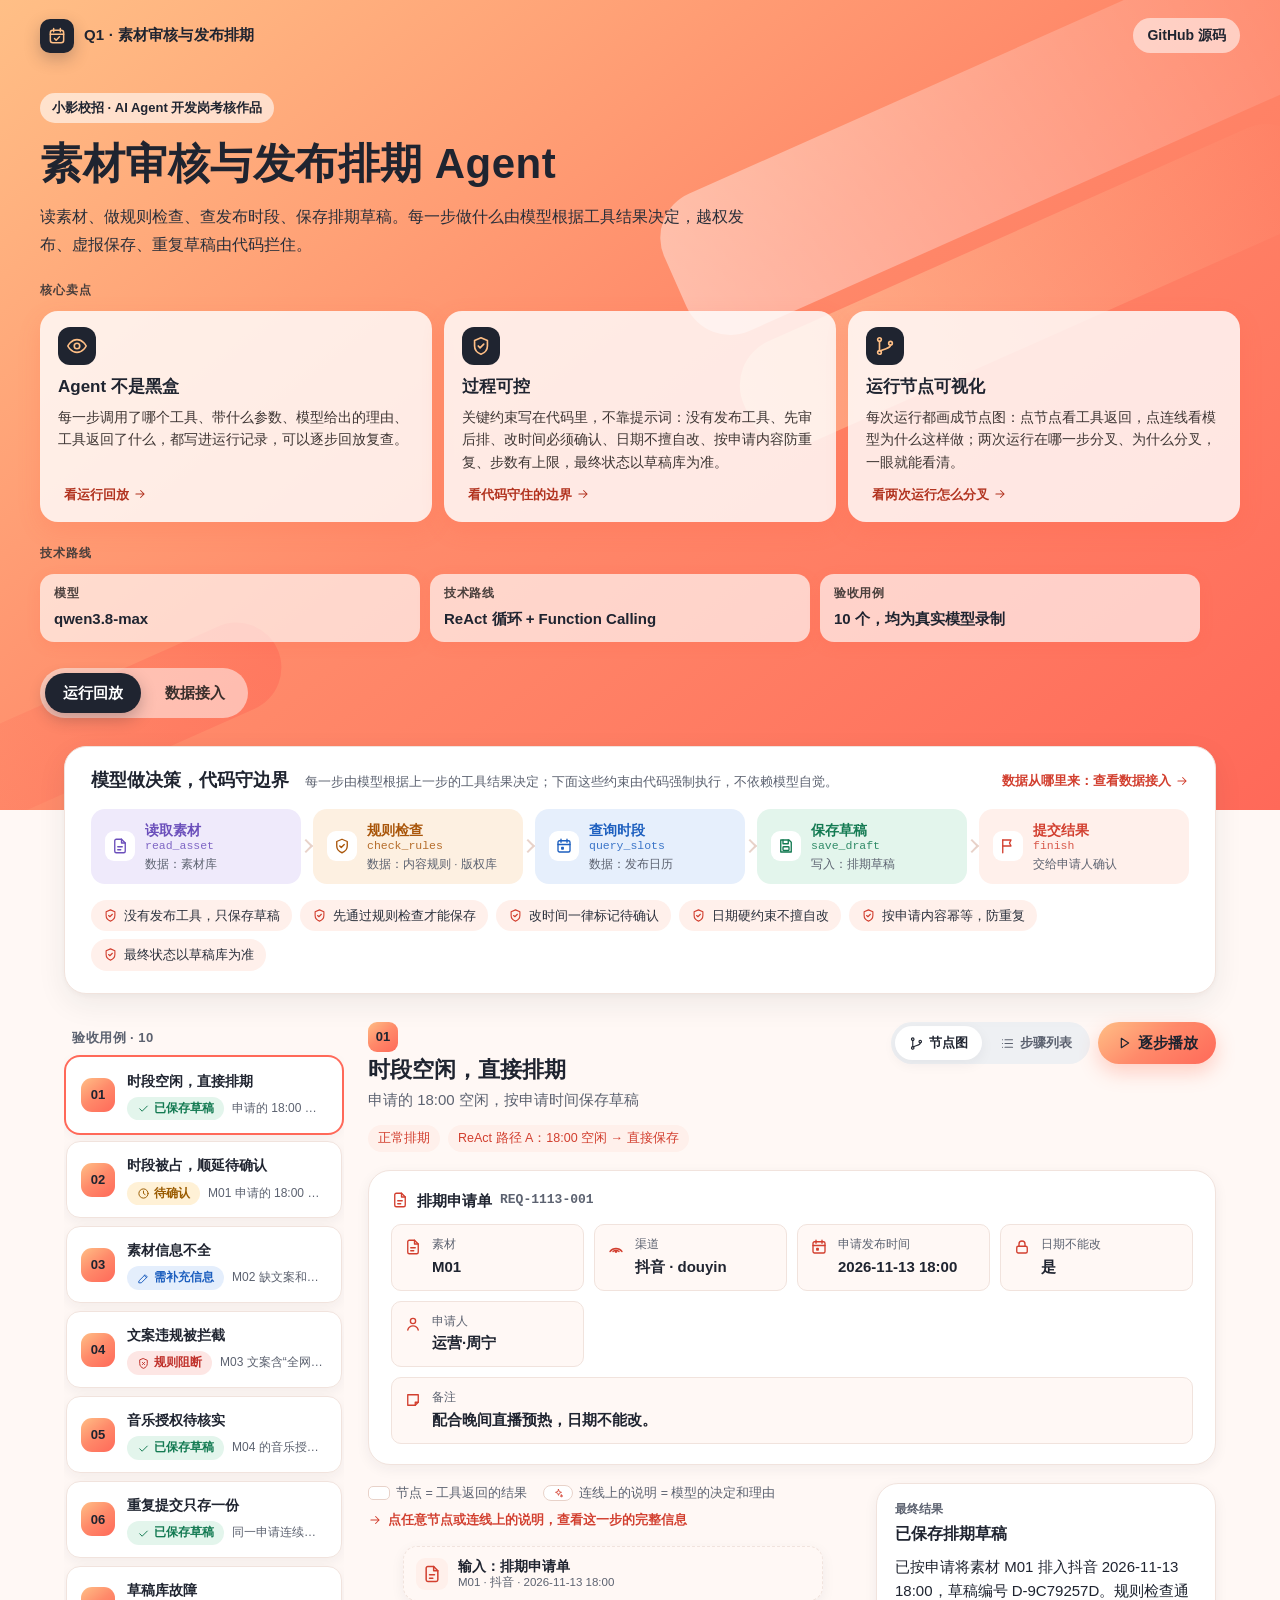
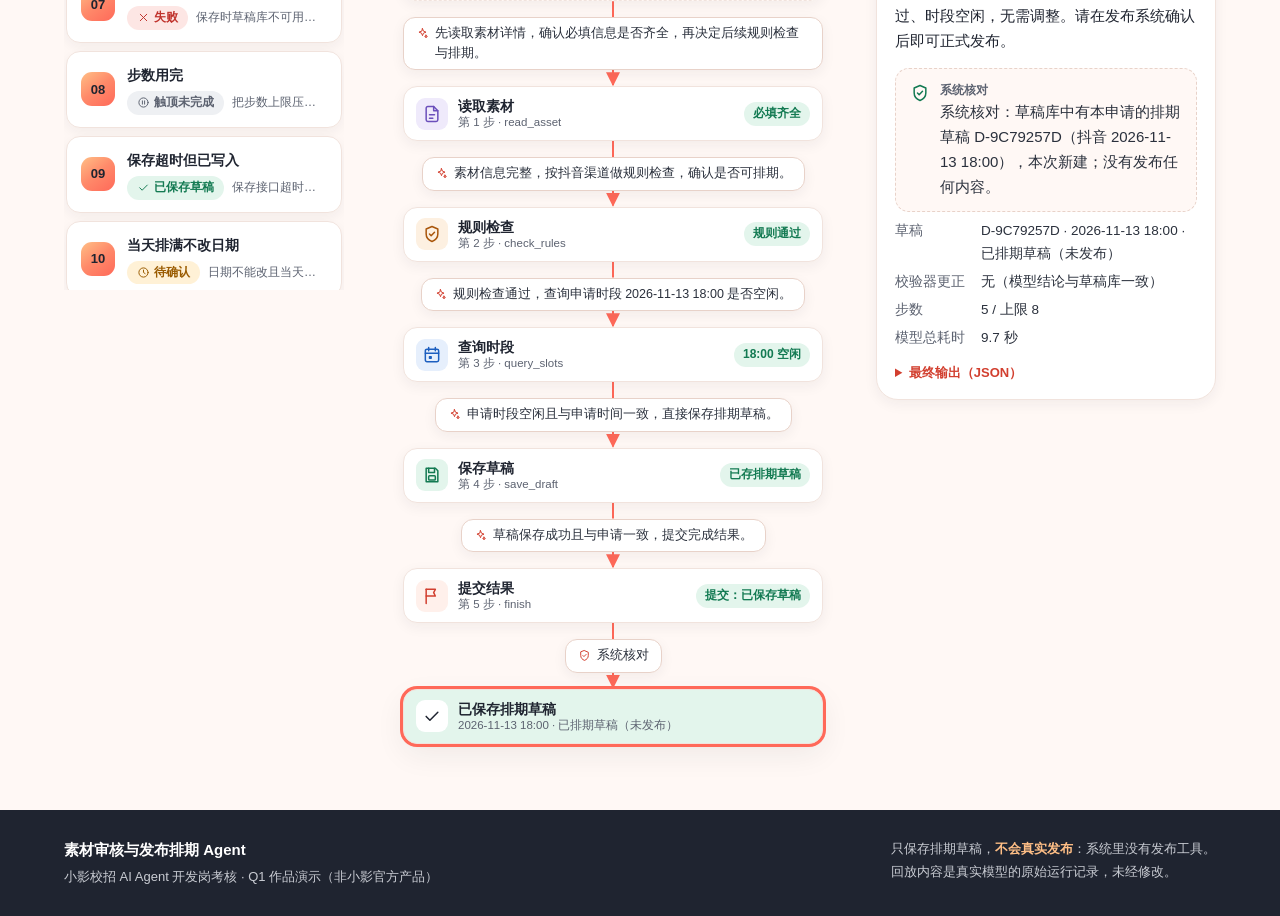
==== demo/index.html @ ed9410d7 "refactor: 项目移到仓库根目录，只保留 main 分支 - q1-asset-scheduling/ 下的全部文件移到仓库根目录，根目录即交付规范的项目结构 - PLAN.md、DEPLOY_" ====
<!doctype html>
<html lang="zh-CN">
<head>
  <meta charset="utf-8">
  <meta name="viewport" content="width=device-width, initial-scale=1">
  <title>素材排期 Agent · 运行回放</title>
  <meta name="description" content="素材审核与发布排期 Agent：真实模型运行的节点图回放，以及现场新建任务">
  <meta name="theme-color" content="#ff8a6a">
  <link rel="icon" href="data:,">
  <link rel="stylesheet" href="style.css">
</head>
<body>
  <header class="hero">
    <div class="hero-ribbons" aria-hidden="true"><span></span><span></span><span></span></div>
    <div class="hero-inner">
      <nav class="topnav" aria-label="站点">
        <span class="brand-mark" id="brand-mark" aria-hidden="true"></span>
        <span class="brand-text">Q1 · 素材审核与发布排期</span>
        <span class="topnav-spacer"></span>
        <a class="topnav-link" href="https://github.com/lucifer-holly/xiaoying-agent-campus" target="_blank" rel="noopener">GitHub 源码</a>
      </nav>
      <p class="eyebrow">小影校招 · AI Agent 开发岗考核作品</p>
      <h1>素材审核与发布排期 Agent</h1>
      <p class="lede">读素材、做规则检查、查发布时段、保存排期草稿。每一步做什么由模型根据工具结果决定，越权发布、虚报保存、重复草稿由代码拦住。</p>
      <p class="hero-label">核心卖点</p>
      <ul class="usp" id="usp" aria-label="核心卖点"></ul>
      <p class="hero-label">技术路线</p>
      <ul class="stats" id="stats" aria-label="技术路线"></ul>
      <div class="hero-actions">
        <div class="tabs" role="tablist" aria-label="视图">
          <button type="button" role="tab" data-view="replay" aria-selected="true">运行回放</button>
          <button type="button" role="tab" data-view="data" aria-selected="false">数据接入</button>
        </div>
        <button type="button" class="task-cta" data-view="task" id="tab-task" hidden>新建任务</button>
      </div>
    </div>
  </header>

  <section class="pipeline" id="pipeline" aria-label="工作方式"></section>

  <main>
    <section id="view-replay" class="view view-replay">
      <aside class="case-list" id="case-list" aria-label="用例列表"></aside>
      <article class="detail" id="case-detail"></article>
    </section>
    <section id="view-data" class="view" hidden></section>
    <section id="view-task" class="view view-task" aria-label="新建任务" hidden></section>
  </main>

  <footer class="footer">
    <div class="footer-inner">
      <div>
        <p class="footer-title">素材审核与发布排期 Agent</p>
        <p>小影校招 AI Agent 开发岗考核 · Q1 作品演示（非小影官方产品）</p>
      </div>
      <div class="footer-meta">
        <p>只保存排期草稿，<strong>不会真实发布</strong>：系统里没有发布工具。</p>
        <p>回放内容是真实模型的原始运行记录，未经修改。</p>
      </div>
    </div>
  </footer>

  <noscript><p class="noscript">回放页需要启用 JavaScript。</p></noscript>
  <script src="data/replay.js"></script>
  <script src="app.js"></script>
</body>
</html>
---- demo/style.css ----
/* 配色参考小影（VivaVideo）官网的暖色渐变：#ffbf86 → #ff6959，深色文字 #1f2430。
 * 渐变上的文字用深色（对比度 ≥ 5.5:1）；白底上的强调色用 #d23f2f（4.67:1）。 */
:root {
  --peach: #ffbf86;
  --coral: #ff6959;
  --brand-gradient: linear-gradient(142deg, #ffbf86 0%, #ff8a6a 48%, #ff6959 100%);
  --accent: #d23f2f;
  --accent-soft: #fff0eb;
  --glow: rgba(255, 96, 65, 0.28);
  --ink: #1f2430;
  --text: #2a303c;
  --muted: #5c6270;
  --bg: #fff8f5;
  --panel: #ffffff;
  --line: #f1e3dd;
  --line-strong: #e8d2c9;
  --code-bg: #f6f2f0;
  --ok: #137a52; --ok-bg: #e3f5ec;
  --warn: #9a5b00; --warn-bg: #fff1d6;
  --info: #1d5fbf; --info-bg: #e4eefc;
  --bad: #c0322c; --bad-bg: #fde6e4;
  --muted-bg: #eef0f3;
  --t-read: #6b4fbb; --t-read-bg: #efeafb;
  --t-rules: #a9560b; --t-rules-bg: #fdf0e1;
  --t-slots: #1d5fbf; --t-slots-bg: #e6effc;
  --t-save: #137a52; --t-save-bg: #e3f5ec;
  --t-finish: #d23f2f; --t-finish-bg: #fff0eb;
  --shadow: 0 10px 30px rgba(31, 36, 48, 0.07), 0 2px 6px rgba(31, 36, 48, 0.04);
  --shadow-soft: 0 4px 14px rgba(31, 36, 48, 0.06);
  --radius-lg: 22px;
  --radius: 14px;
  --radius-sm: 10px;
  --mono: ui-monospace, SFMono-Regular, Menlo, Consolas, monospace;
  color-scheme: light;
}
@media (prefers-color-scheme: dark) {
  :root {
    --accent: #ff8f7d;
    --accent-soft: #3a211d;
    --glow: rgba(255, 105, 89, 0.25);
    --ink: #f2f3f6;
    --text: #e4e6ec;
    --muted: #a3a9b5;
    --bg: #14161c;
    --panel: #1c2028;
    --line: #2b303a;
    --line-strong: #3a404c;
    --code-bg: #161a21;
    --ok: #7fd6a6; --ok-bg: #15362a;
    --warn: #f1c46b; --warn-bg: #3a2e14;
    --info: #8cc0f2; --info-bg: #152c45;
    --bad: #f2948d; --bad-bg: #401b19;
    --muted-bg: #262c34;
    --t-read: #c3b1f5; --t-read-bg: #2a2440;
    --t-rules: #f0b36a; --t-rules-bg: #3a2a16;
    --t-slots: #8cc0f2; --t-slots-bg: #172b44;
    --t-save: #7fd6a6; --t-save-bg: #15362a;
    --t-finish: #ff8f7d; --t-finish-bg: #3a211d;
    --shadow: 0 10px 30px rgba(0, 0, 0, 0.35);
    --shadow-soft: 0 4px 14px rgba(0, 0, 0, 0.3);
    color-scheme: dark;
  }
}

* { box-sizing: border-box; }
[hidden] { display: none !important; }
html, body { margin: 0; }
body {
  background: var(--bg);
  color: var(--text);
  font: 15px/1.65 -apple-system, BlinkMacSystemFont, "PingFang SC", "Hiragino Sans GB", "Microsoft YaHei", "Noto Sans CJK SC", sans-serif;
  -webkit-font-smoothing: antialiased;
}
code, pre { font-family: var(--mono); font-size: 12.5px; }
h1, h2, h3, h4, p { margin: 0; }
h1, h2, h3, h4 { color: var(--ink); line-height: 1.3; }
button, input, select { font: inherit; color: inherit; }
a { color: var(--accent); }
.icon { display: inline-flex; width: 18px; height: 18px; flex: none; }
.icon svg { width: 100%; height: 100%; }
.muted { color: var(--muted); }
.small { font-size: 13px; }

/* ---- 顶部品牌区 ---- */
.hero { position: relative; overflow: hidden; background: var(--brand-gradient); color: #1f2430; padding: 0 24px 92px; }
.hero-ribbons span {
  position: absolute; border-radius: 48px; transform: rotate(-24deg);
  background: linear-gradient(90deg, rgba(255, 255, 255, 0.42), rgba(255, 255, 255, 0));
}
.hero-ribbons span:nth-child(1) { width: 820px; height: 150px; right: -180px; top: 40px; }
.hero-ribbons span:nth-child(2) { width: 620px; height: 110px; right: -60px; top: 230px; opacity: .7; background: linear-gradient(90deg, rgba(255, 214, 170, 0.75), rgba(255, 214, 170, 0)); }
.hero-ribbons span:nth-child(3) { width: 520px; height: 90px; left: -220px; bottom: 10px; opacity: .55; background: linear-gradient(90deg, rgba(255, 82, 72, 0), rgba(255, 82, 72, 0.55)); }
.hero-inner { position: relative; max-width: 1200px; margin: 0 auto; }
.topnav { display: flex; align-items: center; gap: 10px; padding: 18px 0 40px; }
.brand-mark {
  width: 34px; height: 34px; border-radius: 10px; display: inline-grid; place-items: center;
  background: #1f2430; color: #ffbf86; box-shadow: 0 6px 16px rgba(31, 36, 48, 0.25);
}
.brand-mark .icon { width: 20px; height: 20px; }
.brand-text { font-weight: 700; letter-spacing: .2px; }
.topnav-spacer { flex: 1; }
.topnav-link {
  color: #1f2430; text-decoration: none; font-weight: 600; font-size: 14px;
  padding: 6px 14px; border-radius: 999px; background: rgba(255, 255, 255, 0.55);
}
.topnav-link:hover { background: #fff; }
.eyebrow {
  display: inline-block; font-size: 13px; font-weight: 600; padding: 4px 12px; border-radius: 999px;
  background: rgba(255, 255, 255, 0.6); margin-bottom: 14px;
}
.hero h1 { font-size: clamp(28px, 4.2vw, 42px); font-weight: 800; letter-spacing: .5px; color: #1f2430; }
.lede { max-width: 720px; margin-top: 12px; font-size: 16px; line-height: 1.75; color: #2a2f3a; }
.hero-label { margin-top: 22px; font-size: 12px; font-weight: 800; letter-spacing: 1px; color: #4a3f3c; }
.usp { list-style: none; padding: 0; margin: 10px 0 0; display: grid; grid-template-columns: repeat(3, minmax(0, 1fr)); gap: 12px; }
.usp li {
  display: flex; flex-direction: column; gap: 6px; padding: 16px 18px; border-radius: 18px;
  background: rgba(255, 255, 255, 0.82); box-shadow: 0 8px 22px rgba(255, 96, 65, 0.18);
}
.usp-icon { width: 38px; height: 38px; padding: 8px; border-radius: 12px; background: #1f2430; color: #ffbf86; margin-bottom: 2px; }
.usp-title { font-size: 17px; font-weight: 800; color: #1f2430; }
.usp-desc { font-size: 13.5px; line-height: 1.65; color: #3d3533; }
.usp-link { align-self: flex-start; margin-top: auto; padding-top: 4px; border: 0; background: none; color: #b2331f; font-weight: 700; font-size: 13px; cursor: pointer; display: inline-flex; gap: 4px; align-items: center; }
.usp-link .icon { width: 14px; height: 14px; }
.usp-link:hover { text-decoration: underline; }
.stats { list-style: none; padding: 0; margin: 10px 0 0; display: flex; flex-wrap: wrap; gap: 10px; }
.stats li {
  display: flex; flex-direction: column; gap: 3px; flex: 1 1 240px; max-width: 380px; min-width: 0; padding: 10px 14px;
  border-radius: var(--radius); background: rgba(255, 255, 255, 0.66); box-shadow: 0 4px 14px rgba(255, 96, 65, 0.15);
}
.stat-label { font-size: 12px; font-weight: 700; color: #4a3f3c; letter-spacing: .5px; }
.stat-value { font-size: 15px; font-weight: 800; color: #1f2430; }
.stat-sub { font-size: 12.5px; line-height: 1.55; color: #3d3533; }
.hero-actions { display: flex; flex-wrap: wrap; align-items: center; gap: 12px 16px; margin-top: 26px; }
.task-cta {
  display: inline-flex; align-items: center; gap: 8px; border: 0; cursor: pointer; font-weight: 800; font-size: 15px;
  padding: 11px 24px; border-radius: 999px; color: #fff; background: #1f2430; box-shadow: 0 10px 24px rgba(31, 36, 48, 0.3);
  transition: transform .15s ease, box-shadow .15s ease;
}
.task-cta .icon { width: 18px; height: 18px; color: #ffbf86; }
.task-cta:hover { transform: translateY(-1px); box-shadow: 0 12px 28px rgba(31, 36, 48, 0.36); }
.task-cta.active { background: #fff; color: #1f2430; box-shadow: 0 0 0 3px #1f2430, 0 10px 24px rgba(31, 36, 48, 0.2); }
.task-cta.active .icon { color: #d23f2f; }
.task-cta:focus-visible { outline: 3px solid #1f2430; outline-offset: 4px; }
.tabs { display: inline-flex; gap: 6px; padding: 5px; border-radius: 999px; background: rgba(255, 255, 255, 0.5); }
.tabs button {
  border: 0; background: transparent; padding: 8px 18px; border-radius: 999px; cursor: pointer;
  font-weight: 600; color: #3a2f2c;
}
.tabs button:hover { background: rgba(255, 255, 255, 0.7); }
.tabs button[aria-selected="true"] { background: #1f2430; color: #fff; box-shadow: 0 6px 16px rgba(31, 36, 48, 0.28); }
.tabs button:focus-visible, .btn:focus-visible, .case-item:focus-visible { outline: 3px solid #1f2430; outline-offset: 2px; }

/* ---- 工作方式 ---- */
.pipeline { position: relative; z-index: 1; max-width: 1200px; margin: -64px auto 0; padding: 0 24px; }
.pipeline-card { background: var(--panel); border-radius: var(--radius-lg); box-shadow: var(--shadow); padding: 22px 26px; border: 1px solid var(--line); }
.pipeline-head { display: flex; flex-wrap: wrap; align-items: baseline; gap: 6px 16px; margin-bottom: 16px; }
.pipeline-head .link-btn { align-self: center; }
.pipeline-head h2 { font-size: 18px; }
.flow { list-style: none; padding: 0; margin: 0; display: grid; grid-template-columns: repeat(5, minmax(0, 1fr)); gap: 12px; }
.flow-step {
  position: relative; display: flex; align-items: center; gap: 10px; padding: 12px 14px;
  border-radius: var(--radius); background: var(--tool-bg); color: var(--tool);
}
.flow-step:not(:last-child)::after {
  content: ""; position: absolute; right: -10px; top: 50%; width: 8px; height: 8px; z-index: 1;
  border-top: 2px solid var(--line-strong); border-right: 2px solid var(--line-strong); transform: translateY(-50%) rotate(45deg);
}
.flow-icon { width: 30px; height: 30px; padding: 6px; border-radius: 9px; background: var(--panel); }
.flow-text { display: flex; flex-direction: column; line-height: 1.3; }
.flow-cn { font-weight: 700; font-size: 14px; }
.flow-en { font-size: 11.5px; opacity: .85; }
.guards { list-style: none; padding: 0; margin: 16px 0 0; display: flex; flex-wrap: wrap; gap: 8px; }
.guards li {
  display: inline-flex; align-items: center; gap: 6px; font-size: 13px; padding: 5px 12px;
  border-radius: 999px; background: var(--accent-soft); color: var(--text);
}
.guards .icon { width: 15px; height: 15px; color: var(--accent); }

/* ---- 工具配色 ---- */
.tool-read_asset { --tool: var(--t-read); --tool-bg: var(--t-read-bg); }
.tool-check_rules { --tool: var(--t-rules); --tool-bg: var(--t-rules-bg); }
.tool-query_slots { --tool: var(--t-slots); --tool-bg: var(--t-slots-bg); }
.tool-save_draft { --tool: var(--t-save); --tool-bg: var(--t-save-bg); }
.tool-finish { --tool: var(--t-finish); --tool-bg: var(--t-finish-bg); }
.tool-none { --tool: var(--muted); --tool-bg: var(--muted-bg); }

/* ---- 主体布局 ---- */
main { max-width: 1200px; margin: 0 auto; padding: 28px 24px 56px; }
.view-replay { display: grid; grid-template-columns: 280px minmax(0, 1fr); gap: 24px; align-items: start; }

/* 用例列表 */
.case-list { position: sticky; top: 16px; display: flex; flex-direction: column; gap: 8px; max-height: calc(100vh - 32px); overflow: auto; padding: 2px; }
.list-title { font-size: 13px; color: var(--muted); font-weight: 700; margin: 6px 6px 2px; letter-spacing: .5px; }
.case-item {
  display: grid; grid-template-columns: auto minmax(0, 1fr); gap: 4px 12px; align-items: center; text-align: left;
  padding: 12px 14px; border: 1px solid var(--line); border-radius: var(--radius); background: var(--panel); cursor: pointer;
  box-shadow: var(--shadow-soft); transition: transform .15s ease, box-shadow .15s ease, border-color .15s ease;
}
.case-item:hover { transform: translateY(-1px); border-color: var(--line-strong); }
.case-item.active { border-color: transparent; box-shadow: 0 0 0 2px var(--coral), var(--shadow-soft); }
.case-no {
  grid-row: span 2; width: 34px; height: 34px; border-radius: 11px; display: grid; place-items: center;
  font-weight: 800; font-size: 13px; color: #1f2430; background: var(--brand-gradient);
}
.case-no-vs { background: #1f2430; color: #ffbf86; font-size: 12px; letter-spacing: .5px; }
.detail-kicker .case-no { width: 30px; height: 30px; border-radius: 9px; flex: none; }
.case-name { font-weight: 700; color: var(--ink); font-size: 14px; }
.case-meta { display: flex; align-items: center; gap: 8px; min-width: 0; }
.case-desc { font-size: 12px; color: var(--muted); overflow: hidden; text-overflow: ellipsis; white-space: nowrap; }

/* 通用 */
.card { background: var(--panel); border: 1px solid var(--line); border-radius: var(--radius-lg); padding: 20px 22px; margin: 0 0 18px; box-shadow: var(--shadow-soft); }
.card-title { display: flex; align-items: center; gap: 8px; font-size: 15px; margin-bottom: 14px; }
.card-title .icon { color: var(--accent); }
.tags { display: flex; flex-wrap: wrap; gap: 8px; margin-top: 12px; }
.tag { display: inline-flex; align-items: center; gap: 5px; font-size: 12.5px; padding: 3px 10px; border-radius: 999px; background: var(--muted-bg); color: var(--muted); }
.tag .icon { width: 14px; height: 14px; }
.tag-fault { background: var(--bad-bg); color: var(--bad); }
.tag-brand { background: var(--accent-soft); color: var(--accent); }
.pill {
  flex: none; display: inline-flex; align-items: center; gap: 4px; font-size: 12px; font-weight: 700;
  padding: 2px 10px; border-radius: 999px; white-space: nowrap;
}
.pill .icon { width: 13px; height: 13px; }
.tone-ok { background: var(--ok-bg); color: var(--ok); }
.tone-warn { background: var(--warn-bg); color: var(--warn); }
.tone-info { background: var(--info-bg); color: var(--info); }
.tone-bad { background: var(--bad-bg); color: var(--bad); }
.tone-muted { background: var(--muted-bg); color: var(--muted); }
.btn {
  display: inline-flex; align-items: center; gap: 6px; border: 0; cursor: pointer; font-weight: 700;
  padding: 9px 18px; border-radius: 999px; color: #1f2430; background: var(--brand-gradient);
  box-shadow: 0 8px 20px var(--glow); transition: transform .15s ease, box-shadow .15s ease;
}
.btn:hover { transform: translateY(-1px); box-shadow: 0 10px 24px var(--glow); }
.btn:disabled { opacity: .6; cursor: progress; transform: none; }
.btn .icon { width: 16px; height: 16px; }
.btn-ghost { background: var(--panel); color: var(--text); box-shadow: none; border: 1px solid var(--line-strong); }
.btn-ghost:hover { box-shadow: var(--shadow-soft); }

/* 详情 */
.detail-head { display: flex; flex-wrap: wrap; gap: 14px; justify-content: space-between; align-items: flex-start; margin-bottom: 18px; }
.detail-kicker { display: flex; align-items: center; gap: 8px; color: var(--muted); font-size: 13px; margin-bottom: 4px; }
.detail-kicker code { color: var(--muted); }
.detail-head h2 { font-size: 22px; }
.detail-desc { color: var(--muted); margin-top: 4px; }
.actions { display: flex; gap: 8px; flex-wrap: wrap; }

.fields { display: grid; grid-template-columns: repeat(auto-fill, minmax(180px, 1fr)); gap: 10px; }
.field-tile { display: flex; gap: 10px; align-items: flex-start; padding: 10px 12px; border-radius: var(--radius-sm); background: var(--bg); border: 1px solid var(--line); }
.field-tile .icon { color: var(--accent); margin-top: 3px; }
.field-label { font-size: 12px; color: var(--muted); }
.field-value { font-weight: 600; color: var(--ink); overflow-wrap: anywhere; }
.field-wide { grid-column: 1 / -1; }
.field-instr { background: var(--accent-soft); border-color: transparent; }

.run-tabs { display: inline-flex; gap: 6px; margin: 4px 0 16px; padding: 4px; border-radius: 999px; background: var(--muted-bg); flex-wrap: wrap; }
.run-tabs button { border: 0; background: transparent; padding: 6px 14px; border-radius: 999px; cursor: pointer; color: var(--muted); font-weight: 600; }
.run-tabs button[aria-selected="true"] { background: var(--panel); color: var(--ink); box-shadow: var(--shadow-soft); }
.store-check { display: flex; gap: 8px; align-items: center; margin: 0 0 18px; padding: 10px 14px; border-radius: var(--radius); background: var(--ok-bg); color: var(--ok); font-size: 14px; }

/* 时间线 */
.timeline { list-style: none; padding: 0; margin: 0 0 18px; }
.step { display: grid; grid-template-columns: 40px minmax(0, 1fr); gap: 12px; animation: rise .3s ease-out both; }
@keyframes rise { from { opacity: 0; transform: translateY(6px); } to { opacity: 1; transform: none; } }
@media (prefers-reduced-motion: reduce) { .step { animation: none; } .btn, .case-item { transition: none; } }
.step-rail { position: relative; display: flex; justify-content: center; }
.step-rail::before { content: ""; position: absolute; top: 0; bottom: -12px; width: 2px; background: var(--line-strong); }
.timeline .step:last-child .step-rail::before { bottom: 50%; }
.step-dot {
  position: relative; margin-top: 14px; width: 30px; height: 30px; border-radius: 50%; display: grid; place-items: center;
  font-size: 12.5px; font-weight: 800; color: var(--tool); background: var(--tool-bg); border: 2px solid var(--panel); box-shadow: 0 0 0 2px var(--tool-bg);
}
.step-card { background: var(--panel); border: 1px solid var(--line); border-radius: var(--radius); padding: 14px 16px; margin-bottom: 12px; box-shadow: var(--shadow-soft); }
.step.failed .step-card { border-color: var(--bad-bg); box-shadow: inset 3px 0 0 var(--bad), var(--shadow-soft); }
.step-head { display: flex; flex-wrap: wrap; align-items: center; gap: 10px; }
.tool-icon { width: 34px; height: 34px; padding: 7px; border-radius: 10px; color: var(--tool); background: var(--tool-bg); }
.tool-names { display: flex; flex-direction: column; line-height: 1.25; }
.tool-cn { font-weight: 700; color: var(--ink); }
.tool-en { font-size: 12px; color: var(--muted); }
.latency { margin-left: auto; color: var(--muted); font-size: 12px; display: inline-flex; gap: 4px; align-items: center; }
.latency .icon { width: 13px; height: 13px; }
.args { display: flex; flex-wrap: wrap; gap: 6px; margin: 12px 0 4px; }
.args code { background: var(--code-bg); padding: 2px 8px; border-radius: 6px; overflow-wrap: anywhere; color: var(--text); }
.note { margin: 10px 0 6px; padding: 10px 12px; border-radius: var(--radius-sm); background: var(--accent-soft); }
.note-label, .result-label { display: inline-flex; align-items: center; gap: 5px; font-size: 12px; font-weight: 700; color: var(--accent); margin-bottom: 2px; }
.note-label .icon, .result-label .icon { width: 14px; height: 14px; }
.note.note-text { background: var(--muted-bg); }
.note-text .note-label { color: var(--muted); }
.result { margin: 8px 0 0; }
.result-label { color: var(--muted); }
.next { display: inline-flex; align-items: center; gap: 4px; margin-top: 8px; font-size: 12.5px; color: var(--muted); }
.next .icon { width: 14px; height: 14px; }
details { margin-top: 8px; }
summary { cursor: pointer; color: var(--accent); font-size: 13px; font-weight: 600; }
pre {
  background: #1f2430; color: #f3efe9; padding: 12px 14px; border-radius: var(--radius-sm);
  overflow: auto; max-height: 380px; margin: 8px 0 0; line-height: 1.5;
}

/* 最终输出 */
.final { padding: 0; overflow: hidden; }
.final-band { display: flex; align-items: center; gap: 12px; padding: 16px 22px; }
.final-band.tone-ok { background: var(--ok-bg); }
.final-band.tone-warn { background: var(--warn-bg); }
.final-band.tone-info { background: var(--info-bg); }
.final-band.tone-bad { background: var(--bad-bg); }
.final-band.tone-muted { background: var(--muted-bg); }
.final-icon { width: 40px; height: 40px; padding: 9px; border-radius: 12px; background: var(--panel); }
.final-kicker { font-size: 12px; font-weight: 700; opacity: .85; }
.final-band h3 { font-size: 18px; color: inherit; }
.final-code { margin-left: auto; font-size: 12px; opacity: .85; }
.final-body { padding: 18px 22px 20px; }
.message { font-size: 15px; color: var(--ink); }
.facts { display: flex; gap: 10px; align-items: flex-start; margin-top: 14px; padding: 12px 14px; border-radius: var(--radius); border: 1px dashed var(--line-strong); background: var(--bg); }
.facts .icon { color: var(--ok); width: 20px; height: 20px; margin-top: 2px; }
.facts-label { font-size: 12px; font-weight: 700; color: var(--muted); }
.ticket { display: grid; grid-template-columns: repeat(auto-fill, minmax(150px, 1fr)); gap: 10px; margin-top: 14px; }
.kv { display: grid; grid-template-columns: max-content minmax(0, 1fr); gap: 6px 16px; margin: 14px 0 0; }
.kv dt { color: var(--muted); }
.kv dd { margin: 0; overflow-wrap: anywhere; }
.corrections { margin-top: 14px; padding: 12px 14px; border-radius: var(--radius); background: var(--warn-bg); color: var(--warn); }
.corrections h4 { font-size: 14px; color: inherit; margin-bottom: 4px; }
.corrections ul, .warnings { margin: 0; padding-left: 20px; }
.warnings { color: var(--warn); margin-top: 10px; }
.validator-ok { display: inline-flex; align-items: center; gap: 6px; margin-top: 12px; font-size: 13px; color: var(--ok); }
.validator-ok .icon { width: 15px; height: 15px; }
.run-meta { display: flex; flex-wrap: wrap; gap: 6px; margin-top: 14px; }
.run-meta span { font-size: 12px; padding: 2px 9px; border-radius: 999px; background: var(--muted-bg); color: var(--muted); }

/* 模型如何应变：两次运行的分叉对比 */
.cmp-intro { margin-bottom: 18px; }
.cmp-intro h2 { font-size: 22px; }
.cmp-intro p { color: var(--muted); margin-top: 6px; max-width: 860px; }
.cmp .detail-kicker { flex-wrap: wrap; }
.cmp-section-title { margin: 22px 0 10px; font-size: 13px; font-weight: 800; color: var(--muted); letter-spacing: .5px; }
.side-a { --side: var(--info); --side-bg: var(--info-bg); }
.side-b { --side: var(--accent); --side-bg: var(--accent-soft); }
.side-badge {
  display: inline-grid; place-items: center; width: 24px; height: 24px; border-radius: 8px; flex: none;
  font-size: 13px; font-weight: 800; color: var(--panel); background: var(--side);
}
.cmp-inputs { display: grid; grid-template-columns: minmax(0, 1fr) auto minmax(0, 1fr); gap: 14px; align-items: stretch; }
.cmp-vs { align-self: center; width: 40px; height: 40px; border-radius: 50%; display: grid; place-items: center; font-weight: 800; font-size: 13px; color: #1f2430; background: var(--brand-gradient); box-shadow: 0 6px 16px var(--glow); }
.cmp-ticket { border: 1px solid var(--line); border-top: 4px solid var(--side); border-radius: var(--radius); padding: 14px 16px; background: var(--panel); display: flex; flex-direction: column; gap: 10px; }
.cmp-ticket-head { display: flex; align-items: center; gap: 8px; font-weight: 700; color: var(--ink); }
.cmp-rows { margin: 0; display: grid; gap: 4px; }
.cmp-row { display: grid; grid-template-columns: 84px minmax(0, 1fr); gap: 10px; padding: 6px 8px; border-radius: 8px; }
.cmp-row dt { color: var(--muted); font-size: 13px; }
.cmp-row dd { margin: 0; color: var(--ink); font-weight: 600; display: flex; flex-wrap: wrap; align-items: center; gap: 6px; overflow-wrap: anywhere; }
.cmp-row.diff { background: var(--side-bg); }
.diff-chip { font-size: 11px; font-weight: 800; padding: 1px 7px; border-radius: 999px; color: var(--panel); background: var(--side); }
.link-btn { align-self: flex-start; display: inline-flex; align-items: center; gap: 4px; border: 0; background: none; padding: 0; cursor: pointer; color: var(--accent); font-weight: 600; font-size: 13px; }
.link-btn .icon { width: 14px; height: 14px; }
.cmp-change { display: flex; gap: 8px; align-items: flex-start; margin-top: 12px; padding: 10px 14px; border-radius: var(--radius); background: var(--warn-bg); color: var(--text); font-size: 14px; }
.cmp-change .icon { color: var(--warn); margin-top: 3px; }

.trunk { list-style: none; padding: 0; margin: 0 auto; max-width: 760px; display: flex; flex-direction: column; gap: 8px; position: relative; }
.trunk-step { display: grid; grid-template-columns: auto minmax(0, 1fr) auto; gap: 12px; align-items: center; padding: 10px 14px; border-radius: var(--radius); border: 1px dashed var(--line-strong); background: var(--bg); }
.trunk-step .tool-icon { width: 32px; height: 32px; padding: 6px; border-radius: 9px; color: var(--tool); background: var(--tool-bg); }
.trunk-title { display: flex; flex-wrap: wrap; align-items: baseline; gap: 8px; color: var(--ink); }
.trunk-title code { font-size: 12px; color: var(--muted); }
.trunk-result { font-size: 13px; color: var(--muted); margin-top: 2px; }
.step-no { font-size: 12px; font-weight: 700; color: var(--muted); padding: 1px 8px; border-radius: 999px; background: var(--muted-bg); white-space: nowrap; }
.same-chip { display: inline-flex; align-items: center; gap: 4px; font-size: 12px; font-weight: 700; color: var(--ok); background: var(--ok-bg); padding: 2px 9px; border-radius: 999px; white-space: nowrap; }
.same-chip .icon { width: 13px; height: 13px; }

.fork-banner {
  display: flex; align-items: center; gap: 10px; max-width: 760px; margin: 14px auto 0; padding: 12px 16px; border-radius: var(--radius);
  background: var(--brand-gradient); color: #1f2430; box-shadow: 0 8px 20px var(--glow); font-size: 14px;
}
.fork-banner .icon { width: 22px; height: 22px; }
.fork-lines { position: relative; height: 34px; margin: 0 25%; }
.fork-lines::before { content: ""; position: absolute; left: 50%; top: 0; height: 14px; border-left: 2px solid var(--line-strong); }
.fork-lines::after { content: ""; position: absolute; left: 0; right: 0; top: 14px; height: 20px; border: 2px solid var(--line-strong); border-bottom: 0; border-radius: 12px 12px 0 0; }
.branches { display: grid; grid-template-columns: repeat(2, minmax(0, 1fr)); gap: 18px; align-items: start; }
.slot-badge { display: inline-flex; align-items: center; gap: 4px; margin-top: 8px; font-size: 12.5px; font-weight: 700; padding: 3px 10px; border-radius: 999px; }
.slot-badge .icon { width: 14px; height: 14px; }
.trunk-title .slot-badge { margin-top: 0; }
.branch { border-radius: var(--radius-lg); background: var(--side-bg); padding: 14px; display: flex; flex-direction: column; gap: 10px; }
.branch-head { display: flex; align-items: center; gap: 8px; font-weight: 700; color: var(--ink); }
.branch-steps { list-style: none; padding: 0; margin: 0; display: flex; flex-direction: column; gap: 10px; }
.bstep { background: var(--panel); border-radius: var(--radius); padding: 12px 14px; border: 1px solid var(--line); box-shadow: inset 3px 0 0 var(--tool); }
.bstep.is-fork { border-color: var(--side); box-shadow: inset 3px 0 0 var(--tool), 0 0 0 2px var(--side-bg); }
.bstep.failed { box-shadow: inset 3px 0 0 var(--bad); }
.bstep-head { display: flex; align-items: center; gap: 10px; }
.bstep-head .tool-icon { width: 32px; height: 32px; padding: 6px; border-radius: 9px; color: var(--tool); background: var(--tool-bg); }
.bstep-head .step-no { margin-left: auto; }
.bstep-args { margin-top: 8px; font-family: var(--mono); font-size: 12px; color: var(--muted); overflow-wrap: anywhere; }
.bstep-result { margin-top: 6px; font-size: 14px; color: var(--ink); }
.fork-result { padding: 6px 10px; border-radius: 8px; background: var(--side-bg); font-weight: 600; }
.fork-chip { display: inline-block; margin-right: 6px; font-size: 11px; font-weight: 800; padding: 1px 7px; border-radius: 999px; color: var(--panel); background: var(--side); }
.bstep-note { display: flex; gap: 6px; align-items: flex-start; margin-top: 8px; padding: 8px 10px; border-radius: 8px; background: var(--accent-soft); font-size: 13px; color: var(--text); }
.bstep-note .icon { width: 15px; height: 15px; color: var(--accent); margin-top: 2px; }
.bstep-note strong { color: var(--accent); }
.branch-outcome { display: flex; align-items: center; gap: 12px; padding: 12px 14px; border-radius: var(--radius); }
.branch-outcome strong { font-size: 15px; }
.branch-outcome .final-icon { width: 36px; height: 36px; padding: 8px; }
.cmp-takeaway { display: flex; gap: 12px; align-items: flex-start; padding: 14px 16px; border-radius: var(--radius); background: var(--bg); border: 1px solid var(--line); }
.cmp-takeaway .icon { width: 22px; height: 22px; color: var(--accent); margin-top: 2px; }
.cmp-takeaway p { color: var(--ink); line-height: 1.75; }

/* 节点图：连线 = 模型的决定，节点 = 工具返回 */
.seg-group { display: inline-flex; gap: 4px; padding: 4px; border-radius: 999px; background: var(--muted-bg); }
.seg { display: inline-flex; align-items: center; gap: 5px; border: 0; background: transparent; padding: 6px 14px; border-radius: 999px; cursor: pointer; font-weight: 700; font-size: 13px; color: var(--muted); }
.seg .icon { width: 15px; height: 15px; }
.seg[aria-pressed="true"] { background: var(--panel); color: var(--ink); box-shadow: var(--shadow-soft); }
.graph-host { container-type: inline-size; }
.graph-layout { display: grid; grid-template-columns: minmax(0, 1fr) 340px; gap: 18px; align-items: start; }
.graph-main { min-width: 0; }
.graph-legend { display: flex; flex-wrap: wrap; gap: 8px 16px; font-size: 12.5px; color: var(--muted); margin-bottom: 6px; }
.legend-item { display: inline-flex; align-items: center; gap: 6px; }
.legend-node { width: 22px; height: 14px; border-radius: 5px; border: 1px solid var(--line-strong); background: var(--panel); }
.legend-edge { display: inline-flex; align-items: center; justify-content: center; width: 30px; height: 16px; border-radius: 999px; border: 1px solid var(--line-strong); background: var(--panel); color: var(--accent); }
.legend-edge .icon { width: 11px; height: 11px; }
.graph-hint { display: flex; align-items: center; gap: 6px; font-size: 12.5px; color: var(--accent); font-weight: 600; margin-bottom: 10px; }
.graph-hint .icon { width: 14px; height: 14px; }
.graph { position: relative; display: grid; grid-template-columns: repeat(2, minmax(0, 1fr)); column-gap: 22px; row-gap: 16px; padding: 6px 2px 10px; }
.graph-edges { position: absolute; left: 0; top: 0; pointer-events: none; overflow: visible; }
.gedge { fill: none; stroke-width: 2; }
.gedge-trunk { stroke: var(--line-strong); }
.gedge-a { stroke: var(--info); }
.gedge-b { stroke: var(--accent); }
.gmarker-trunk { fill: var(--line-strong); }
.gmarker-a { fill: var(--info); }
.gmarker-b { fill: var(--accent); }
.gnode {
  position: relative; z-index: 1; justify-self: center; width: min(250px, 100%); text-align: left; cursor: pointer;
  display: grid; grid-template-columns: auto minmax(0, 1fr); gap: 2px 10px; align-items: center;
  padding: 10px 12px; border: 1px solid var(--line); border-radius: 14px; background: var(--panel); box-shadow: var(--shadow-soft);
  transition: transform .12s ease, box-shadow .12s ease;
}
.gnode:hover { transform: translateY(-1px); box-shadow: var(--shadow); }
.gnode:focus-visible, .gedge-label:focus-visible { outline: 3px solid var(--ink); outline-offset: 2px; }
.gnode.side-trunk { width: min(300px, 100%); }
.gnode.side-a { border-top: 3px solid var(--info); }
.gnode.side-b { border-top: 3px solid var(--accent); }
.gnode.side-solo { width: min(420px, 100%); grid-template-columns: auto minmax(0, 1fr) auto; }
.gnode.side-solo .node-badge { grid-column: auto; margin-top: 0; justify-self: end; }
.gedge-solo { stroke: var(--coral); }
.gmarker-solo { fill: var(--coral); }
.gnode.selected { box-shadow: 0 0 0 3px var(--coral), var(--shadow); }
.gnode-icon { width: 32px; height: 32px; padding: 6px; border-radius: 9px; color: var(--tool, var(--accent)); background: var(--tool-bg, var(--accent-soft)); }
.gnode-text { display: flex; flex-direction: column; min-width: 0; line-height: 1.3; }
.gnode-title { font-weight: 700; color: var(--ink); font-size: 14px; }
.gnode-meta { font-size: 11.5px; color: var(--muted); overflow-wrap: anywhere; }
.node-badge { grid-column: 1 / -1; justify-self: start; margin-top: 6px; font-size: 12px; font-weight: 700; padding: 2px 9px; border-radius: 999px; }
.gnode.kind-start { background: var(--bg); border-style: dashed; }
.gnode.kind-fork { width: auto; padding: 8px 16px 8px 10px; border: 0; border-radius: 999px; background: var(--brand-gradient); box-shadow: 0 8px 20px var(--glow); }
.gnode.kind-fork .gnode-icon { background: rgba(255, 255, 255, 0.7); color: #1f2430; width: 28px; height: 28px; padding: 5px; }
.gnode.kind-fork .gnode-title, .gnode.kind-fork .gnode-meta { color: #1f2430; }
.gnode.kind-outcome.tone-ok { background: var(--ok-bg); }
.gnode.kind-outcome.tone-warn { background: var(--warn-bg); }
.gnode.kind-outcome.tone-info { background: var(--info-bg); }
.gnode.kind-outcome.tone-bad { background: var(--bad-bg); }
.gnode.kind-outcome .gnode-icon { background: var(--panel); color: var(--ink); }
/* 连线上的说明：模型写的决策依据整段显示，自动换行 */
.gedge-label {
  position: relative; z-index: 2; justify-self: center; align-self: center; max-width: min(420px, 100%); cursor: pointer; text-align: left;
  display: inline-flex; align-items: flex-start; gap: 6px; padding: 6px 12px; border-radius: 12px; font-size: 12.5px; line-height: 1.55;
  background: var(--panel); color: var(--text); border: 1px solid var(--line-strong); box-shadow: var(--shadow-soft);
}
.gedge-label span { overflow-wrap: anywhere; }
.gedge-label .icon { width: 13px; height: 13px; margin-top: 3px; color: var(--accent); }
.gedge-label.after-fork { margin-top: 26px; }
.gedge-label.side-a { border-color: var(--info); }
.gedge-label.side-b { border-color: var(--accent); }
.gedge-label:hover { background: var(--accent-soft); }
.gedge-label.selected { background: var(--accent-soft); box-shadow: 0 0 0 2px var(--coral); }
.graph-panel {
  position: sticky; top: 16px; max-height: calc(100vh - 32px); overflow: auto; padding: 16px 18px;
  border: 1px solid var(--line); border-radius: var(--radius-lg); background: var(--panel); box-shadow: var(--shadow-soft);
}
.panel-head { margin-bottom: 10px; }
.panel-kicker { display: flex; align-items: center; gap: 6px; font-size: 12px; font-weight: 700; color: var(--muted); }
.panel-head h4 { font-size: 16px; margin-top: 4px; }
.panel-message { margin: 6px 0 10px; color: var(--ink); }
.panel-sub { margin: 12px 0 4px; font-size: 12px; font-weight: 800; color: var(--muted); letter-spacing: .5px; }
.panel-kv { grid-template-columns: max-content minmax(0, 1fr); font-size: 13.5px; margin-top: 8px; }
.panel-note { display: flex; gap: 8px; align-items: flex-start; margin-top: 8px; padding: 10px 12px; border-radius: var(--radius-sm); background: var(--accent-soft); }
.panel-note .icon { width: 16px; height: 16px; color: var(--accent); margin-top: 2px; }
.panel-note strong { color: var(--accent); font-size: 12.5px; }
.panel-note p { margin-top: 2px; color: var(--ink); font-size: 14px; }
.panel-json { margin-top: 12px; }
.panel-json pre { max-height: 320px; font-size: 12px; }
.panel-table { width: 100%; border-collapse: collapse; font-size: 13.5px; }
.panel-table th, .panel-table td { text-align: left; padding: 6px 8px; border-bottom: 1px solid var(--line); vertical-align: top; }
.panel-table tbody th { color: var(--muted); font-weight: 600; white-space: nowrap; }
.panel-table tr.diff td, .panel-table tr.diff th { background: var(--accent-soft); color: var(--ink); }
.panel-fork-line { display: flex; flex-wrap: wrap; align-items: center; gap: 6px; margin-top: 8px; }
.panel-list { margin: 6px 0 0; padding-left: 18px; }
.side-badge.side-a { background: var(--info); }
.side-badge.side-b { background: var(--accent); }
/* 放不下侧栏时，详情改到图的下方 */
@container (max-width: 800px) {
  .graph-layout { grid-template-columns: minmax(0, 1fr); }
  .graph-panel { position: static; max-height: none; }
}
@media (max-width: 960px) {
  .graph-layout { grid-template-columns: minmax(0, 1fr); }
  .graph-panel { position: static; max-height: none; }
}
@media (max-width: 560px) {
  .graph { column-gap: 10px; row-gap: 14px; }
  .gnode, .gnode.side-solo { padding: 8px 9px; grid-template-columns: minmax(0, 1fr); }
  .gnode.side-solo .node-badge { grid-column: 1; justify-self: start; margin-top: 6px; }
  .gnode-icon { display: none; }
  .gnode-title { font-size: 13px; }
  .gedge-label { font-size: 12px; padding: 5px 9px; gap: 4px; }
  .gedge-label.after-fork { margin-top: 20px; }
}

/* 数据接入（规划中的入口） */
.flow-src { margin-top: 3px; font-size: 11.5px; color: var(--muted); }
.pipeline-link { margin-left: auto; }
.btn-sm { padding: 5px 12px; font-size: 13px; }
.btn-sm .icon { width: 14px; height: 14px; }
.source-bar { display: flex; flex-wrap: wrap; align-items: center; gap: 8px; margin: 0 0 12px; }
.source-bar .muted { margin-right: 4px; }
.ds-group { margin-bottom: 22px; }
.ds-group-title { font-size: 14px; color: var(--muted); margin: 0 0 10px; letter-spacing: .5px; }
.ds-grid { display: grid; grid-template-columns: repeat(auto-fill, minmax(300px, 1fr)); gap: 14px; }
.ds-card { margin: 0; display: flex; flex-direction: column; gap: 10px; }
.ds-head { display: flex; align-items: center; gap: 12px; }
.ds-head h4 { font-size: 16px; margin-bottom: 2px; }
.ds-icon { width: 40px; height: 40px; padding: 9px; border-radius: 12px; color: #1f2430; background: var(--brand-gradient); }
.ds-desc { color: var(--text); font-size: 14px; }
.ds-tools { display: flex; flex-wrap: wrap; align-items: center; gap: 6px; font-size: 12.5px; color: var(--muted); }
.ds-tool { display: inline-flex; align-items: center; gap: 4px; padding: 2px 8px; border-radius: 999px; color: var(--tool); background: var(--tool-bg); font-weight: 600; }
.ds-tool .icon { width: 13px; height: 13px; }
.ds-actions { display: flex; flex-wrap: wrap; align-items: center; gap: 8px; margin-top: auto; }
.ds-planned { margin-left: auto; font-size: 12px; color: var(--muted); }
.plan-dialog {
  border: 0; border-radius: 20px; padding: 22px 24px; width: min(460px, calc(100% - 32px));
  background: var(--panel); color: var(--text); box-shadow: 0 24px 60px rgba(31, 36, 48, 0.25);
}
.plan-dialog::backdrop { background: rgba(31, 36, 48, 0.45); }
.plan-head { display: flex; gap: 12px; align-items: center; margin-bottom: 12px; }
.plan-head .panel-kicker { flex-wrap: wrap; }
.plan-head h3 { font-size: 18px; margin-top: 2px; }
.plan-icon { width: 42px; height: 42px; padding: 9px; border-radius: 12px; color: #1f2430; background: var(--brand-gradient); }
.plan-text { margin-top: 8px; line-height: 1.7; }
.plan-actions { display: flex; justify-content: flex-end; margin-top: 18px; }

/* 新建任务：表单控件 */
.field { display: flex; flex-direction: column; gap: 6px; font-size: 13px; color: var(--muted); font-weight: 600; }
.field input, .field select {
  padding: 9px 12px; border: 1px solid var(--line-strong); border-radius: var(--radius-sm); background: var(--bg); color: var(--ink); font-weight: 500;
}
.field input:focus, .field select:focus { outline: 2px solid var(--coral); outline-offset: 1px; border-color: transparent; }
.field input[type="checkbox"] { width: 20px; height: 20px; accent-color: var(--coral); }
.form-actions { display: flex; align-items: center; gap: 14px; flex-wrap: wrap; }
.live-status { margin: 0; color: var(--muted); font-size: 14px; display: inline-flex; align-items: center; gap: 8px; }
.spinner { width: 16px; height: 16px; border-radius: 50%; border: 2px solid var(--line-strong); border-top-color: var(--coral); animation: spin .8s linear infinite; }
@keyframes spin { to { transform: rotate(360deg); } }

/* 页脚 */
.footer { background: #1f2430; color: #c9ccd3; }
.footer-inner { max-width: 1200px; margin: 0 auto; padding: 28px 24px; display: flex; flex-wrap: wrap; justify-content: space-between; gap: 16px 40px; font-size: 13px; }
.footer-title { color: #fff; font-weight: 700; font-size: 15px; margin-bottom: 4px; }
.footer strong { color: #ffbf86; }
.footer-meta p + p { margin-top: 2px; }
.noscript { padding: 16px 24px; }

@media (max-width: 960px) {
  .flow { grid-template-columns: repeat(auto-fill, minmax(138px, 1fr)); }
  .usp { grid-template-columns: 1fr; }
  .flow-step::after { display: none; }
}
@media (max-width: 860px) {
  .hero { padding: 0 16px 84px; }
  .topnav { padding-bottom: 28px; }
  .brand-text { display: none; }
  .pipeline { padding: 0 16px; }
  .pipeline-card { padding: 18px; }
  main { padding: 22px 16px 44px; }
  .view-replay { grid-template-columns: 1fr; gap: 18px; }
  /* 手机上用例列表改成横向滑动条，详情不会被挤到很下面 */
  .case-list { position: static; max-height: none; flex-direction: row; overflow-x: auto; gap: 10px; padding: 4px 2px 10px; scroll-snap-type: x proximity; }
  .list-title { display: none; }
  .case-item { flex: 0 0 236px; scroll-snap-align: start; }
  .cmp-inputs { grid-template-columns: 1fr; }
  .cmp-vs { justify-self: center; }
  .branches { grid-template-columns: 1fr; }
  .fork-lines { display: none; }
  .trunk-step { grid-template-columns: auto minmax(0, 1fr); }
  .same-chip { grid-column: 2; justify-self: start; }
  .step { grid-template-columns: 30px minmax(0, 1fr); gap: 8px; }
  .step-dot { width: 26px; height: 26px; }
  .footer-inner { padding: 24px 16px; }
}

/* 新建任务：场景卡片、申请单、补充说明输入框 */
.task-composer { padding: 26px 28px; }
.task-head { display: flex; gap: 14px; align-items: flex-start; }
.task-head h2 { font-size: 22px; }
.task-head p { margin-top: 4px; max-width: 780px; }
.task-icon { width: 46px; height: 46px; padding: 11px; border-radius: 14px; color: #1f2430; background: var(--brand-gradient); box-shadow: 0 8px 20px var(--glow); }
.task-section { margin-top: 22px; padding-top: 20px; border-top: 1px solid var(--line); }
.task-section-head { display: flex; flex-wrap: wrap; align-items: center; justify-content: space-between; gap: 8px 16px; }
.task-section-head .source-bar { margin: 0; }
.task-step { display: flex; align-items: center; gap: 10px; font-size: 16px; margin-bottom: 12px; }
.task-section-head .task-step { margin-bottom: 0; }
.task-step-no { width: 26px; height: 26px; border-radius: 50%; display: inline-grid; place-items: center; font-size: 13px; font-weight: 800; color: #1f2430; background: var(--brand-gradient); flex: none; }
.task-step-opt { font-size: 12px; font-weight: 600; color: var(--muted); padding: 1px 8px; border-radius: 999px; background: var(--muted-bg); }
.task-note { margin: -4px 0 12px; max-width: 820px; }
.task-fields { display: grid; grid-template-columns: repeat(auto-fill, minmax(190px, 1fr)); gap: 14px 16px; margin-top: 14px; }
.composer { border: 1.5px solid var(--line-strong); border-radius: 18px; background: var(--panel); box-shadow: var(--shadow-soft); transition: border-color .15s ease, box-shadow .15s ease; }
.composer:focus-within { border-color: var(--coral); box-shadow: 0 0 0 4px var(--accent-soft), var(--shadow-soft); }
.composer textarea {
  display: block; width: 100%; min-height: 104px; resize: vertical; border: 0; outline: 0; background: transparent;
  padding: 16px 18px 6px; font: inherit; font-size: 15px; line-height: 1.7; color: var(--ink);
}
.composer textarea::placeholder { color: var(--muted); }
.composer-bar { display: flex; flex-wrap: wrap; align-items: center; gap: 10px 14px; padding: 8px 10px 10px 18px; }
.composer-count { font-size: 12px; color: var(--muted); }
.composer-bar .live-status { margin-right: auto; }
.composer-send:focus-visible, .chip:focus-visible { outline: 3px solid var(--ink); outline-offset: 2px; }
.composer-examples { display: flex; flex-wrap: wrap; align-items: center; gap: 8px; margin-top: 12px; }
.chip {
  border: 1px solid var(--line-strong); background: var(--panel); color: var(--text); border-radius: 999px;
  padding: 5px 12px; font-size: 13px; cursor: pointer; transition: background .15s ease, border-color .15s ease;
}
.chip:hover { background: var(--accent-soft); border-color: var(--coral); }
.composer-note { margin-top: 10px; padding: 8px 12px; border-radius: var(--radius-sm); background: var(--info-bg); color: var(--info); font-size: 13px; }
.field-inline { flex-direction: row; align-items: center; gap: 8px; }
.field-inline input { width: 150px; padding: 7px 10px; }
.task-composer .fold { margin-top: 22px; }
.task-result { padding: 22px 24px; }
.task-result .entry .detail-head h2 { font-size: 19px; }
.task-empty {
  display: flex; flex-wrap: wrap; align-items: center; gap: 12px; padding: 24px; border-radius: var(--radius);
  border: 1.5px dashed var(--line-strong); color: var(--muted); background: var(--bg);
}
.task-empty .icon { width: 28px; height: 28px; color: var(--accent); }
.scenario-grid { display: grid; grid-template-columns: repeat(auto-fill, minmax(220px, 1fr)); gap: 10px; }
.scenario {
  display: flex; gap: 10px; align-items: flex-start; text-align: left; cursor: pointer; padding: 11px 12px;
  border: 1px solid var(--line); border-radius: var(--radius); background: var(--panel);
  transition: border-color .15s ease, box-shadow .15s ease;
}
.scenario:hover { border-color: var(--line-strong); box-shadow: var(--shadow-soft); }
.scenario[aria-checked="true"] { border-color: transparent; box-shadow: 0 0 0 2px var(--coral), var(--shadow-soft); background: var(--accent-soft); }
.scenario:focus-visible { outline: 3px solid var(--ink); outline-offset: 2px; }
.scenario .case-no { width: 30px; height: 30px; border-radius: 9px; font-size: 12px; flex: none; }
.scenario-text { display: flex; flex-direction: column; min-width: 0; }
.scenario-name { font-weight: 700; color: var(--ink); font-size: 14px; }
.scenario-desc { font-size: 12px; color: var(--muted); line-height: 1.45; display: -webkit-box; -webkit-line-clamp: 2; -webkit-box-orient: vertical; overflow: hidden; }
.knob-tags { margin-top: 10px; }
.fold { margin-top: 12px; border: 1px solid var(--line); border-radius: var(--radius); background: var(--panel); }
.fold > summary {
  display: flex; align-items: center; gap: 6px; padding: 10px 14px; cursor: pointer; list-style: none;
  color: var(--text); font-weight: 600; font-size: 14px;
}
.fold > summary::-webkit-details-marker { display: none; }
.fold > summary::after { content: "展开"; margin-left: auto; flex: none; white-space: nowrap; padding-left: 8px; font-size: 12px; color: var(--muted); font-weight: 500; }
.fold[open] > summary::after { content: "收起"; }
.fold > summary .icon { width: 16px; height: 16px; color: var(--accent); }
.fold-grid { display: grid; grid-template-columns: repeat(auto-fill, minmax(200px, 1fr)); gap: 14px 16px; padding: 4px 14px 16px; }
.field-hint { font-size: 12px; color: var(--muted); font-weight: 400; }
.field-check { flex-direction: row; align-items: flex-start; gap: 10px; padding-top: 22px; }
.field-check input { margin-top: 2px; }
.check-label { display: block; color: var(--ink); font-weight: 600; }
.btn-lg { padding: 12px 24px; font-size: 16px; }
@media (max-width: 860px) {
  .task-composer { padding: 18px; }
  .task-result { padding: 16px; }
  .task-head .task-icon { display: none; }
}
@media (max-width: 560px) {
  .composer-bar { padding-left: 14px; }
  .composer-send { flex: 1 1 100%; justify-content: center; }
  .scenario-grid { grid-template-columns: repeat(2, minmax(0, 1fr)); gap: 8px; }
  .scenario { padding: 9px 10px; gap: 8px; }
  .scenario-desc { display: none; }
  .fold-grid { grid-template-columns: 1fr; }
}
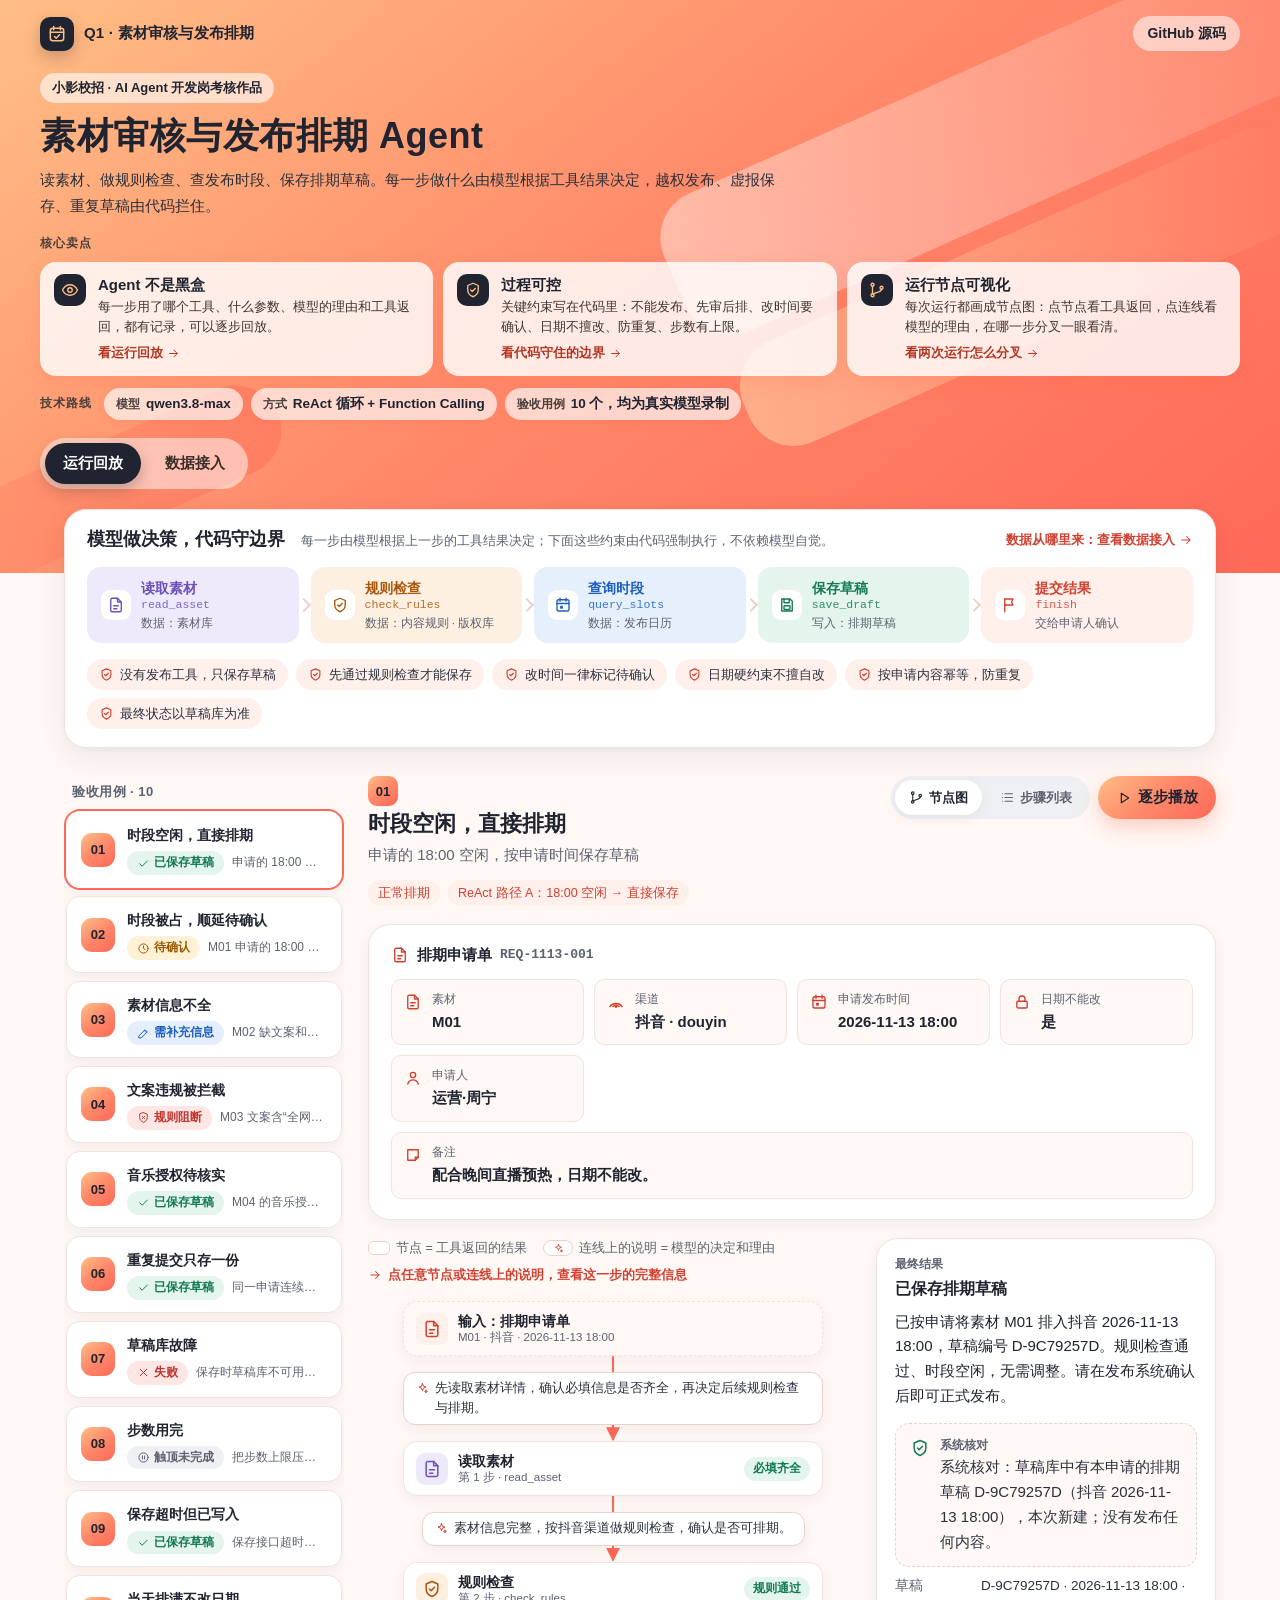
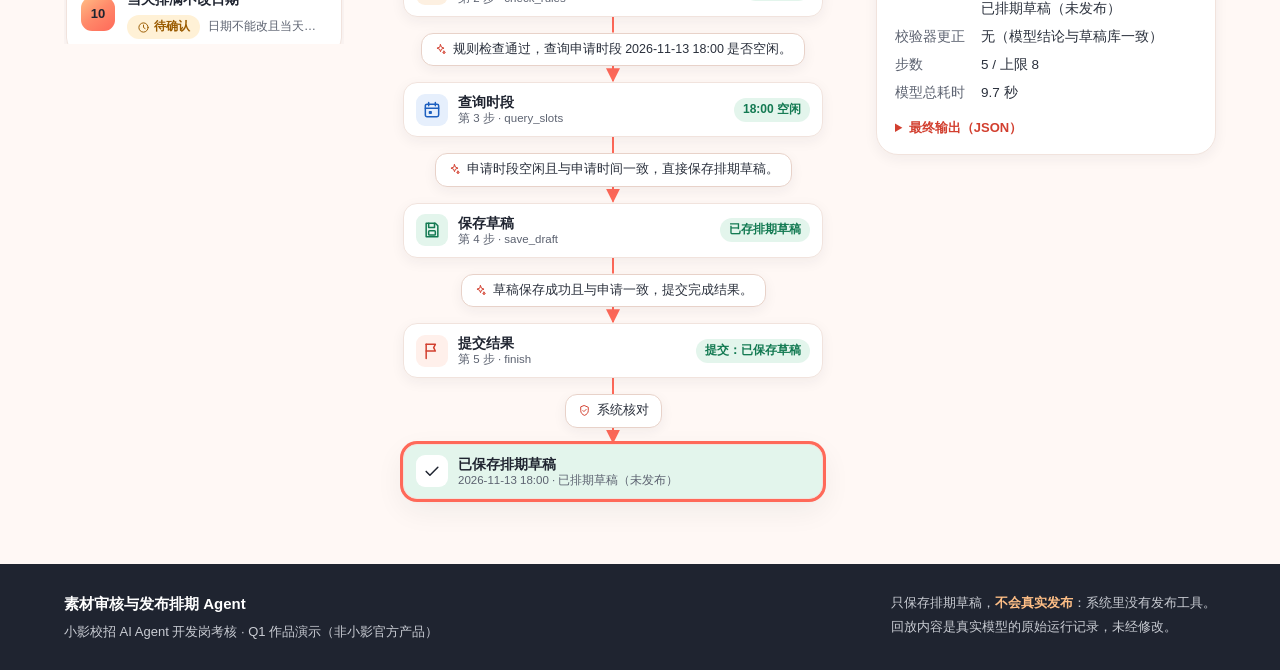
==== commit 24fba312: "feat: 压缩页面顶部介绍区，注明请用电脑浏览器打开 - 核心卖点改成矮卡片，技术路线收成一行标签，回放页顶部从 810px 降到约 570px - 介绍区和流程卡只在“运行回放”页显示，“数据接入" ====
--- a/demo/index.html
+++ b/demo/index.html
@@ -9,7 +9,7 @@
   <link rel="icon" href="data:,">
   <link rel="stylesheet" href="style.css">
 </head>
-<body>
+<body data-view="replay">
   <header class="hero">
     <div class="hero-ribbons" aria-hidden="true"><span></span><span></span><span></span></div>
     <div class="hero-inner">
@@ -21,11 +21,14 @@
       </nav>
       <p class="eyebrow">小影校招 · AI Agent 开发岗考核作品</p>
       <h1>素材审核与发布排期 Agent</h1>
-      <p class="lede">读素材、做规则检查、查发布时段、保存排期草稿。每一步做什么由模型根据工具结果决定，越权发布、虚报保存、重复草稿由代码拦住。</p>
-      <p class="hero-label">核心卖点</p>
-      <ul class="usp" id="usp" aria-label="核心卖点"></ul>
-      <p class="hero-label">技术路线</p>
-      <ul class="stats" id="stats" aria-label="技术路线"></ul>
+      <p class="mobile-note">这个演示页按电脑浏览器设计，手机上节点图和表格显示不完整，建议用电脑打开。</p>
+      <!-- 导语、核心卖点、技术路线只在“运行回放”页显示；切到其他页签时收起，不占位置 -->
+      <div class="hero-intro">
+        <p class="lede">读素材、做规则检查、查发布时段、保存排期草稿。每一步做什么由模型根据工具结果决定，越权发布、虚报保存、重复草稿由代码拦住。</p>
+        <p class="hero-label">核心卖点</p>
+        <ul class="usp" id="usp" aria-label="核心卖点"></ul>
+        <div class="tech-line"><span class="hero-label tech-label">技术路线</span><ul class="stats" id="stats" aria-label="技术路线"></ul></div>
+      </div>
       <div class="hero-actions">
         <div class="tabs" role="tablist" aria-label="视图">
           <button type="button" role="tab" data-view="replay" aria-selected="true">运行回放</button>
--- a/demo/style.css
+++ b/demo/style.css
@@ -82,7 +82,7 @@
 .small { font-size: 13px; }
 
 /* ---- 顶部品牌区 ---- */
-.hero { position: relative; overflow: hidden; background: var(--brand-gradient); color: #1f2430; padding: 0 24px 92px; }
+.hero { position: relative; overflow: hidden; background: var(--brand-gradient); color: #1f2430; padding: 0 24px 84px; }
 .hero-ribbons span {
   position: absolute; border-radius: 48px; transform: rotate(-24deg);
   background: linear-gradient(90deg, rgba(255, 255, 255, 0.42), rgba(255, 255, 255, 0));
@@ -91,7 +91,7 @@
 .hero-ribbons span:nth-child(2) { width: 620px; height: 110px; right: -60px; top: 230px; opacity: .7; background: linear-gradient(90deg, rgba(255, 214, 170, 0.75), rgba(255, 214, 170, 0)); }
 .hero-ribbons span:nth-child(3) { width: 520px; height: 90px; left: -220px; bottom: 10px; opacity: .55; background: linear-gradient(90deg, rgba(255, 82, 72, 0), rgba(255, 82, 72, 0.55)); }
 .hero-inner { position: relative; max-width: 1200px; margin: 0 auto; }
-.topnav { display: flex; align-items: center; gap: 10px; padding: 18px 0 40px; }
+.topnav { display: flex; align-items: center; gap: 10px; padding: 16px 0 22px; }
 .brand-mark {
   width: 34px; height: 34px; border-radius: 10px; display: inline-grid; place-items: center;
   background: #1f2430; color: #ffbf86; box-shadow: 0 6px 16px rgba(31, 36, 48, 0.25);
@@ -106,31 +106,42 @@
 .topnav-link:hover { background: #fff; }
 .eyebrow {
   display: inline-block; font-size: 13px; font-weight: 600; padding: 4px 12px; border-radius: 999px;
-  background: rgba(255, 255, 255, 0.6); margin-bottom: 14px;
-}
-.hero h1 { font-size: clamp(28px, 4.2vw, 42px); font-weight: 800; letter-spacing: .5px; color: #1f2430; }
-.lede { max-width: 720px; margin-top: 12px; font-size: 16px; line-height: 1.75; color: #2a2f3a; }
-.hero-label { margin-top: 22px; font-size: 12px; font-weight: 800; letter-spacing: 1px; color: #4a3f3c; }
-.usp { list-style: none; padding: 0; margin: 10px 0 0; display: grid; grid-template-columns: repeat(3, minmax(0, 1fr)); gap: 12px; }
+  background: rgba(255, 255, 255, 0.6); margin-bottom: 10px;
+}
+.hero h1 { font-size: clamp(26px, 3.4vw, 36px); font-weight: 800; letter-spacing: .5px; color: #1f2430; }
+.lede { max-width: 760px; margin-top: 8px; font-size: 15px; line-height: 1.7; color: #2a2f3a; }
+.hero-label { margin-top: 16px; font-size: 12px; font-weight: 800; letter-spacing: 1px; color: #4a3f3c; }
+/* 核心卖点：矮卡片，图标在左，说明两行以内 */
+.usp { list-style: none; padding: 0; margin: 8px 0 0; display: grid; grid-template-columns: repeat(3, minmax(0, 1fr)); gap: 10px; }
 .usp li {
-  display: flex; flex-direction: column; gap: 6px; padding: 16px 18px; border-radius: 18px;
-  background: rgba(255, 255, 255, 0.82); box-shadow: 0 8px 22px rgba(255, 96, 65, 0.18);
-}
-.usp-icon { width: 38px; height: 38px; padding: 8px; border-radius: 12px; background: #1f2430; color: #ffbf86; margin-bottom: 2px; }
-.usp-title { font-size: 17px; font-weight: 800; color: #1f2430; }
-.usp-desc { font-size: 13.5px; line-height: 1.65; color: #3d3533; }
-.usp-link { align-self: flex-start; margin-top: auto; padding-top: 4px; border: 0; background: none; color: #b2331f; font-weight: 700; font-size: 13px; cursor: pointer; display: inline-flex; gap: 4px; align-items: center; }
-.usp-link .icon { width: 14px; height: 14px; }
+  display: grid; grid-template-columns: auto minmax(0, 1fr); column-gap: 12px; row-gap: 2px; align-content: start;
+  padding: 12px 14px; border-radius: 16px; background: rgba(255, 255, 255, 0.82); box-shadow: 0 6px 18px rgba(255, 96, 65, 0.16);
+}
+.usp-icon { grid-row: 1 / span 3; width: 32px; height: 32px; padding: 7px; border-radius: 10px; background: #1f2430; color: #ffbf86; }
+.usp-title { grid-column: 2; font-size: 15px; font-weight: 800; color: #1f2430; line-height: 1.4; }
+.usp-desc { grid-column: 2; font-size: 13px; line-height: 1.55; color: #3d3533; }
+.usp-link { grid-column: 2; justify-self: start; padding: 4px 0 0; border: 0; background: none; color: #b2331f; font-weight: 700; font-size: 12.5px; cursor: pointer; display: inline-flex; gap: 4px; align-items: center; }
+.usp-link .icon { width: 13px; height: 13px; }
 .usp-link:hover { text-decoration: underline; }
-.stats { list-style: none; padding: 0; margin: 10px 0 0; display: flex; flex-wrap: wrap; gap: 10px; }
+/* 技术路线：一行标签 */
+.tech-line { display: flex; flex-wrap: wrap; align-items: center; gap: 8px 12px; margin-top: 12px; }
+.tech-label { margin: 0; }
+.stats { list-style: none; padding: 0; margin: 0; display: flex; flex-wrap: wrap; gap: 8px; }
 .stats li {
-  display: flex; flex-direction: column; gap: 3px; flex: 1 1 240px; max-width: 380px; min-width: 0; padding: 10px 14px;
-  border-radius: var(--radius); background: rgba(255, 255, 255, 0.66); box-shadow: 0 4px 14px rgba(255, 96, 65, 0.15);
-}
-.stat-label { font-size: 12px; font-weight: 700; color: #4a3f3c; letter-spacing: .5px; }
-.stat-value { font-size: 15px; font-weight: 800; color: #1f2430; }
-.stat-sub { font-size: 12.5px; line-height: 1.55; color: #3d3533; }
-.hero-actions { display: flex; flex-wrap: wrap; align-items: center; gap: 12px 16px; margin-top: 26px; }
+  display: inline-flex; align-items: baseline; gap: 6px; padding: 5px 12px; border-radius: 999px;
+  background: rgba(255, 255, 255, 0.66); box-shadow: 0 3px 10px rgba(255, 96, 65, 0.12);
+}
+.stat-label { font-size: 12px; font-weight: 700; color: #4a3f3c; }
+.stat-value { font-size: 13.5px; font-weight: 800; color: #1f2430; }
+.hero-actions { display: flex; flex-wrap: wrap; align-items: center; gap: 12px 16px; margin-top: 18px; }
+/* 介绍区（导语、卖点、技术路线）和流程卡只在“运行回放”页显示，其他页签只留标题和页签 */
+body:not([data-view="replay"]) .hero-intro,
+body:not([data-view="replay"]) .pipeline { display: none; }
+body:not([data-view="replay"]) .hero { padding-bottom: 24px; }
+body:not([data-view="replay"]) .hero h1 { font-size: clamp(22px, 2.6vw, 28px); }
+/* 手机提示：只在窄屏显示 */
+.mobile-note { display: none; margin: 0 0 12px; padding: 8px 12px; border-radius: 12px; font-size: 13px; font-weight: 600; color: #1f2430; background: rgba(255, 255, 255, 0.78); }
+@media (max-width: 860px) { .mobile-note { display: block; } }
 .task-cta {
   display: inline-flex; align-items: center; gap: 8px; border: 0; cursor: pointer; font-weight: 800; font-size: 15px;
   padding: 11px 24px; border-radius: 999px; color: #fff; background: #1f2430; box-shadow: 0 10px 24px rgba(31, 36, 48, 0.3);
@@ -152,7 +163,7 @@
 
 /* ---- 工作方式 ---- */
 .pipeline { position: relative; z-index: 1; max-width: 1200px; margin: -64px auto 0; padding: 0 24px; }
-.pipeline-card { background: var(--panel); border-radius: var(--radius-lg); box-shadow: var(--shadow); padding: 22px 26px; border: 1px solid var(--line); }
+.pipeline-card { background: var(--panel); border-radius: var(--radius-lg); box-shadow: var(--shadow); padding: 18px 22px; border: 1px solid var(--line); }
 .pipeline-head { display: flex; flex-wrap: wrap; align-items: baseline; gap: 6px 16px; margin-bottom: 16px; }
 .pipeline-head .link-btn { align-self: center; }
 .pipeline-head h2 { font-size: 18px; }
